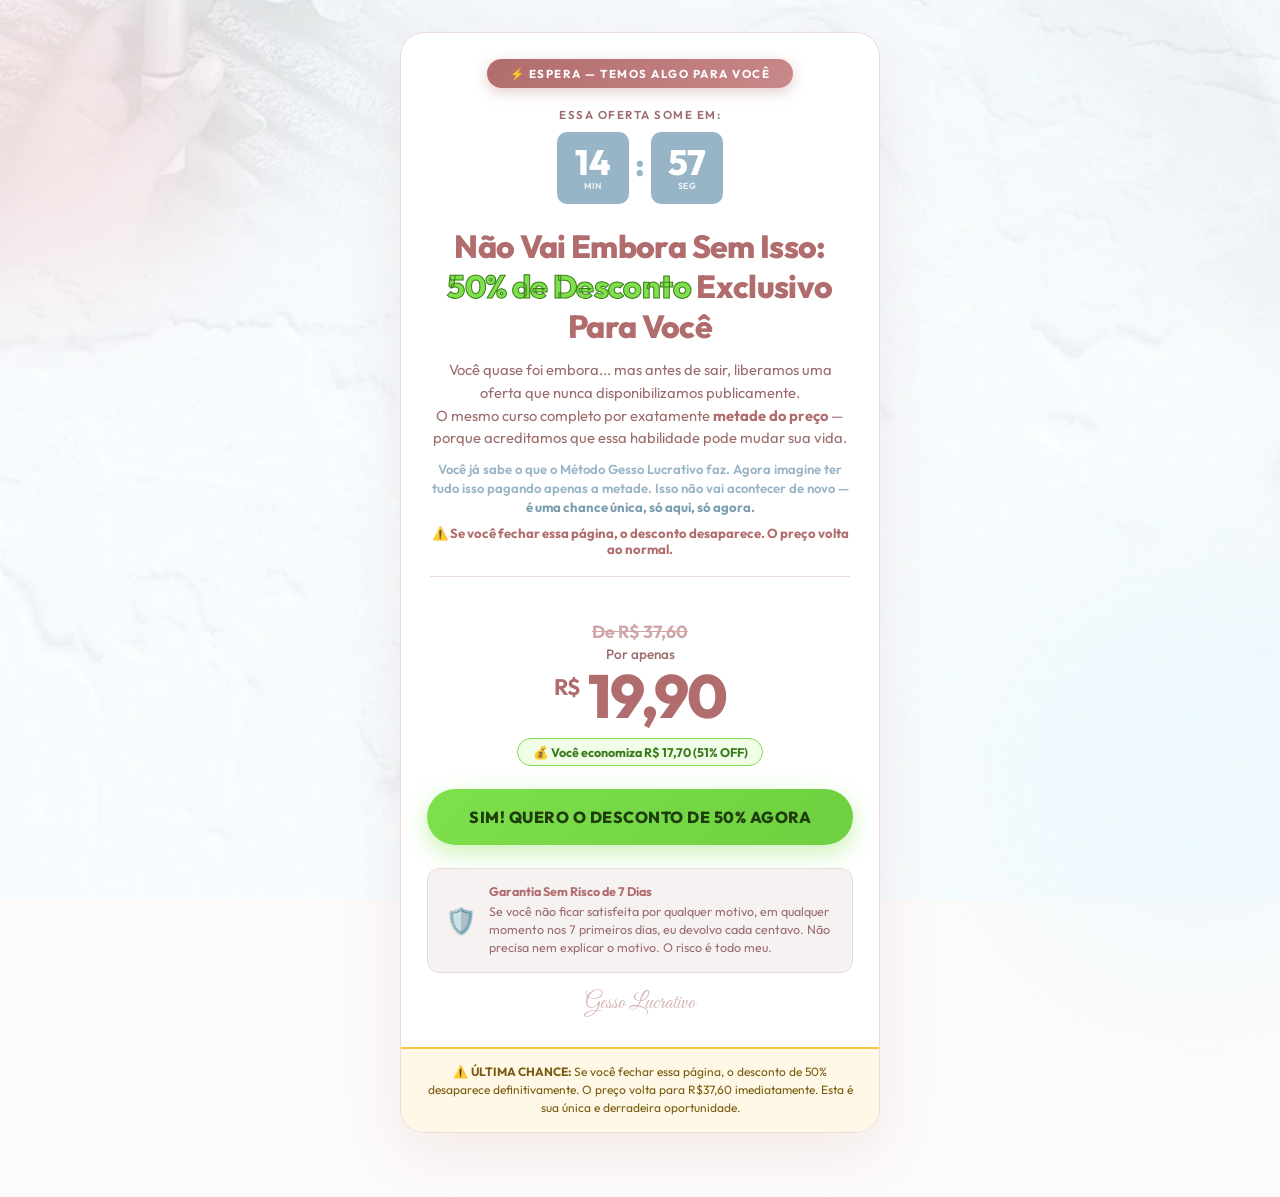
==== oferta-especial.html @ 7f1b9c56 "Add files via upload" ====
<!DOCTYPE html>
<html lang="pt-BR">

<head>
    <meta charset="UTF-8">
    <meta name="viewport" content="width=device-width, initial-scale=1.0">
    <title>Oferta Especial — 50% de Desconto | Gesso Lucrativo</title>
    <meta name="description" content="Oferta exclusiva por tempo limitado. Método Gesso Lucrativo com 50% de desconto!">

    <!-- Google Fonts -->
    <link rel="preconnect" href="https://fonts.googleapis.com">
    <link rel="preconnect" href="https://fonts.gstatic.com" crossorigin>
    <link href="https://fonts.googleapis.com/css2?family=Outfit:wght@300;400;500;600;700;800&display=swap" rel="stylesheet">
    <link href="https://fonts.googleapis.com/css2?family=Great+Vibes&display=swap" rel="stylesheet">

    <style>
        /* Reset */
        * { margin: 0; padding: 0; box-sizing: border-box; }

        body {
            font-family: 'Outfit', sans-serif;
            color: #4a4a4a;
            background-color: #fcfbfa;
            overflow-x: hidden;
            position: relative;
            background-image: url('images/bg.webp');
            background-size: cover;
            background-attachment: fixed;
            background-position: center;
            min-height: 100vh;
        }

        img { max-width: 100%; display: block; object-fit: cover; }

        /* ── Page wrapper ── */
        .page-wrapper {
            display: flex;
            justify-content: center;
            align-items: flex-start;
            padding: 2rem 1.2rem 4rem;
            min-height: 100vh;
        }

        /* ── Main card ── */
        .offer-card {
            background: rgba(255, 255, 255, 0.92);
            backdrop-filter: blur(10px);
            border-radius: 24px;
            border: 1.5px solid #ecdada;
            box-shadow: 0 20px 60px rgba(177, 108, 109, 0.12);
            width: 100%;
            max-width: 480px;
            display: flex;
            flex-direction: column;
            align-items: center;
            text-align: center;
            overflow: hidden;
            padding-bottom: 0;
        }

        /* ── TOP BADGE ── */
        .badge-top {
            background: linear-gradient(135deg, #b16c6d, #c98889);
            color: #fff;
            font-size: 0.72rem;
            font-weight: 700;
            text-transform: uppercase;
            letter-spacing: 1.5px;
            padding: 0.45rem 1.4rem;
            border-radius: 50px;
            margin-top: -1px;
            margin-top: 1.6rem;
            display: inline-flex;
            align-items: center;
            gap: 0.4rem;
            box-shadow: 0 4px 14px rgba(177, 108, 109, 0.35);
        }

        /* ── TIMER ── */
        .timer-section {
            padding: 1.2rem 2rem 0;
        }

        .timer-label {
            font-size: 0.72rem;
            font-weight: 600;
            text-transform: uppercase;
            letter-spacing: 1.5px;
            color: #9c6c6d;
            margin-bottom: 0.6rem;
        }

        .timer-display {
            display: flex;
            align-items: center;
            justify-content: center;
            gap: 0.4rem;
        }

        .timer-block {
            background: #97B5C6;
            color: #fff;
            font-size: 1.9rem;
            font-weight: 800;
            border-radius: 10px;
            width: 62px;
            height: 62px;
            display: flex;
            flex-direction: column;
            align-items: center;
            justify-content: center;
            line-height: 1;
        }

        .timer-block span.unit {
            font-size: 0.55rem;
            font-weight: 600;
            text-transform: uppercase;
            letter-spacing: 0.8px;
            opacity: 0.85;
            margin-top: 2px;
        }

        .timer-separator {
            font-size: 2rem;
            font-weight: 800;
            color: #97B5C6;
            margin-bottom: 8px;
        }

        /* ── HEADLINE ── */
        .offer-headline {
            font-size: 1.65rem;
            font-weight: 800;
            color: #b16c6d;
            line-height: 1.25;
            padding: 1.4rem 1.8rem 0;
            letter-spacing: -0.02em;
        }

        .offer-headline .percent {
            color: #7ee04c;
            -webkit-text-stroke: 1px #3a7a1a;
        }

        /* ── SUBTITLE ── */
        .offer-subtitle-text {
            font-size: 0.92rem;
            color: #9c6c6d;
            line-height: 1.55;
            padding: 0.8rem 1.8rem 0;
        }

        .offer-subtitle-text .bold-pink {
            font-weight: 700;
            color: #b16c6d;
        }

        /* ── TRUST LINE ── */
        .trust-line {
            font-size: 0.82rem;
            color: #97B5C6;
            font-weight: 600;
            padding: 0.6rem 1.8rem 0;
            line-height: 1.45;
        }

        .trust-line strong {
            color: #7b9db0;
        }

        /* ── WARNING LINE ── */
        .warning-line {
            font-size: 0.82rem;
            font-weight: 700;
            color: #b16c6d;
            padding: 0.5rem 1.8rem 0;
        }

        /* ── DIVIDER ── */
        .divider {
            width: calc(100% - 3.6rem);
            height: 1px;
            background: #ecdada;
            margin: 1.2rem 1.8rem;
        }

        /* ── FEATURES GRID ── */
        .features-section {
            width: 100%;
            padding: 0 1.4rem;
        }

        .features-title {
            font-size: 0.72rem;
            font-weight: 700;
            text-transform: uppercase;
            letter-spacing: 1.4px;
            color: #97B5C6;
            margin-bottom: 0.9rem;
            display: flex;
            align-items: center;
            justify-content: center;
            gap: 0.4rem;
        }

        .features-grid {
            display: grid;
            grid-template-columns: 1fr 1fr;
            gap: 0.6rem;
        }

        .feature-item {
            background: #f7f2f2;
            border: 1.5px solid #ecdada;
            border-radius: 12px;
            padding: 0.9rem 0.7rem;
            display: flex;
            flex-direction: column;
            align-items: center;
            gap: 0.4rem;
        }

        .feature-icon {
            font-size: 1.3rem;
        }

        .feature-label {
            font-size: 0.72rem;
            font-weight: 600;
            color: #b16c6d;
            line-height: 1.3;
        }

        /* ── PRICE AREA ── */
        .price-section {
            padding: 1.5rem 1.8rem 0;
            width: 100%;
        }

        .old-price {
            font-size: 1.1rem;
            font-weight: 700;
            color: #b16c6d;
            text-decoration: line-through;
            opacity: 0.6;
            margin-bottom: 0.1rem;
        }

        .new-price-label {
            font-size: 0.85rem;
            color: #9c6c6d;
            font-weight: 500;
            margin-bottom: 0.2rem;
        }

        .new-price {
            font-size: 3.2rem;
            font-weight: 800;
            color: #b16c6d;
            line-height: 1;
            letter-spacing: -0.03em;
        }

        .new-price .currency {
            font-size: 1.4rem;
            font-weight: 700;
            vertical-align: top;
            margin-top: 0.6rem;
            display: inline-block;
        }

        .savings-badge {
            display: inline-flex;
            align-items: center;
            gap: 0.35rem;
            background: #f0fde7;
            border: 1.5px solid #7ee04c;
            color: #3a7a1a;
            font-size: 0.78rem;
            font-weight: 700;
            padding: 0.35rem 0.9rem;
            border-radius: 50px;
            margin-top: 0.7rem;
        }

        /* ── CTA BUTTON ── */
        .cta-wrapper {
            padding: 1.4rem 1.6rem;
            width: 100%;
        }

        .cta-button {
            display: block;
            width: 100%;
            background: linear-gradient(135deg, #7ee04c, #6ed040);
            color: #1e3d0c;
            font-family: 'Outfit', sans-serif;
            font-weight: 800;
            font-size: 1rem;
            text-decoration: none;
            padding: 1.15rem 1.5rem;
            border-radius: 50px;
            box-shadow: 0 8px 25px rgba(126, 224, 76, 0.4);
            text-transform: uppercase;
            letter-spacing: 0.5px;
            border: none;
            cursor: pointer;
            transition: all 0.3s cubic-bezier(0.25, 0.8, 0.25, 1);
            animation: pulse-btn 2.5s infinite;
        }

        .cta-button:hover {
            transform: translateY(-4px) scale(1.02);
            box-shadow: 0 12px 30px rgba(126, 224, 76, 0.55);
            animation: none;
        }

        @keyframes pulse-btn {
            0%, 100% { box-shadow: 0 8px 25px rgba(126, 224, 76, 0.4); }
            50% { box-shadow: 0 8px 35px rgba(126, 224, 76, 0.65); }
        }

        /* ── GUARANTEE ── */
        .guarantee-box {
            display: flex;
            align-items: center;
            gap: 0.75rem;
            background: #f7f2f2;
            border: 1.5px solid #ecdada;
            border-radius: 12px;
            padding: 0.9rem 1.1rem;
            margin: 0 1.6rem;
            text-align: left;
        }

        .guarantee-icon {
            font-size: 1.6rem;
            flex-shrink: 0;
        }

        .guarantee-text {
            font-size: 0.78rem;
            color: #9c6c6d;
            line-height: 1.45;
        }

        .guarantee-text strong {
            font-weight: 700;
            color: #b16c6d;
            display: block;
            margin-bottom: 0.1rem;
        }

        /* ── BOTTOM ALERT ── */
        .alert-box {
            background: #fff8e7;
            border-top: 2px solid #f5c842;
            padding: 0.9rem 1.4rem;
            margin-top: 1.4rem;
            font-size: 0.75rem;
            color: #7a5c10;
            line-height: 1.5;
            width: 100%;
        }

        .alert-box strong {
            font-weight: 700;
        }

        /* ── BRAND WATERMARK ── */
        .brand-footer {
            padding: 1rem 0 0.5rem;
            font-family: 'Great Vibes', cursive;
            font-size: 1.4rem;
            color: #b16c6d;
            opacity: 0.5;
        }

        /* ── DECORATIVE BLOBS ── */
        .blob {
            position: fixed;
            border-radius: 50%;
            filter: blur(70px);
            z-index: -1;
            opacity: 0.45;
            pointer-events: none;
        }

        .blob-pink {
            top: -5%;
            left: -10%;
            width: 340px;
            height: 340px;
            background: #ffd6d6;
        }

        .blob-blue {
            bottom: -10%;
            right: -10%;
            width: 420px;
            height: 420px;
            background: #e6f7ff;
        }

        /* ── ANIMATE ON LOAD ── */
        .offer-card {
            animation: fadeUp 0.5s ease both;
        }

        @keyframes fadeUp {
            from { opacity: 0; transform: translateY(30px); }
            to   { opacity: 1; transform: translateY(0); }
        }

        /* ── RESPONSIVE ── */
        @media (min-width: 520px) {
            .offer-headline { font-size: 2rem; }
            .new-price { font-size: 3.8rem; }
            .timer-block { width: 72px; height: 72px; font-size: 2.2rem; }
        }
    </style>
</head>

<body>

    <!-- Decorative blobs -->
    <div class="blob blob-pink"></div>
    <div class="blob blob-blue"></div>

    <div class="page-wrapper">
        <div class="offer-card">

            <!-- TOP BADGE -->
            <div class="badge-top">⚡ Espera — Temos Algo Para Você</div>

            <!-- COUNTDOWN TIMER -->
            <div class="timer-section">
                <p class="timer-label">Essa oferta some em:</p>
                <div class="timer-display">
                    <div class="timer-block">
                        <span id="timer-min">14</span>
                        <span class="unit">min</span>
                    </div>
                    <div class="timer-separator">:</div>
                    <div class="timer-block">
                        <span id="timer-sec">59</span>
                        <span class="unit">seg</span>
                    </div>
                </div>
            </div>

            <!-- HEADLINE -->
            <h1 class="offer-headline">
                Não Vai Embora Sem Isso: <span class="percent">50% de Desconto</span> Exclusivo Para Você
            </h1>

            <!-- SUBTITLE -->
            <p class="offer-subtitle-text">
                Você quase foi embora... mas antes de sair, liberamos uma oferta que nunca disponibilizamos publicamente.<br>
                O mesmo curso completo por exatamente <span class="bold-pink">metade do preço</span> — porque acreditamos que essa habilidade pode mudar sua vida.
            </p>

            <!-- TRUST LINE -->
            <p class="trust-line">
                Você já sabe o que o Método Gesso Lucrativo faz. Agora imagine ter tudo isso pagando apenas a metade. Isso não vai acontecer de novo —
                <strong>é uma chance única, só aqui, só agora.</strong>
            </p>

            <!-- WARNING LINE -->
            <p class="warning-line">⚠️ Se você fechar essa página, o desconto desaparece. O preço volta ao normal.</p>

            <div class="divider"></div>


            <!-- PRICE -->
            <div class="price-section">
                <p class="old-price">De R$ 37,60</p>
                <p class="new-price-label">Por apenas</p>
                <p class="new-price">
                    <span class="currency">R$</span> 19,90
                </p>
                <div class="savings-badge">
                    💰 Você economiza R$ 17,70 (51% OFF)
                </div>
            </div>

            <!-- CTA BUTTON -->
            <div class="cta-wrapper">
                <a href="https://checkout.gessolucrativo.online/VCCL1O8SCXDB" class="cta-button">
                    Sim! Quero o Desconto de 50% Agora
                </a>
            </div>

            <!-- GUARANTEE -->
            <div class="guarantee-box">
                <div class="guarantee-icon">🛡️</div>
                <div class="guarantee-text">
                    <strong>Garantia Sem Risco de 7 Dias</strong>
                    Se você não ficar satisfeita por qualquer motivo, em qualquer momento nos 7 primeiros dias, eu devolvo cada centavo. Não precisa nem explicar o motivo. O risco é todo meu.
                </div>
            </div>

            <!-- BRAND WATERMARK -->
            <p class="brand-footer">Gesso Lucrativo</p>

            <!-- BOTTOM ALERT -->
            <div class="alert-box">
                ⚠️ <strong>ÚLTIMA CHANCE:</strong> Se você fechar essa página, o desconto de 50% desaparece definitivamente. O preço volta para R$37,60 imediatamente. Esta é sua única e derradeira oportunidade.
            </div>

        </div>
    </div>

    <script>
        // Countdown timer — 14 min 59 sec
        (function () {
            var totalSeconds = 14 * 60 + 59;
            var minEl = document.getElementById('timer-min');
            var secEl = document.getElementById('timer-sec');

            function pad(n) { return n < 10 ? '0' + n : '' + n; }

            var interval = setInterval(function () {
                if (totalSeconds <= 0) {
                    clearInterval(interval);
                    minEl.textContent = '00';
                    secEl.textContent = '00';
                    return;
                }
                totalSeconds--;
                var m = Math.floor(totalSeconds / 60);
                var s = totalSeconds % 60;
                minEl.textContent = pad(m);
                secEl.textContent = pad(s);
            }, 1000);
        })();
    </script>
</body>

</html>
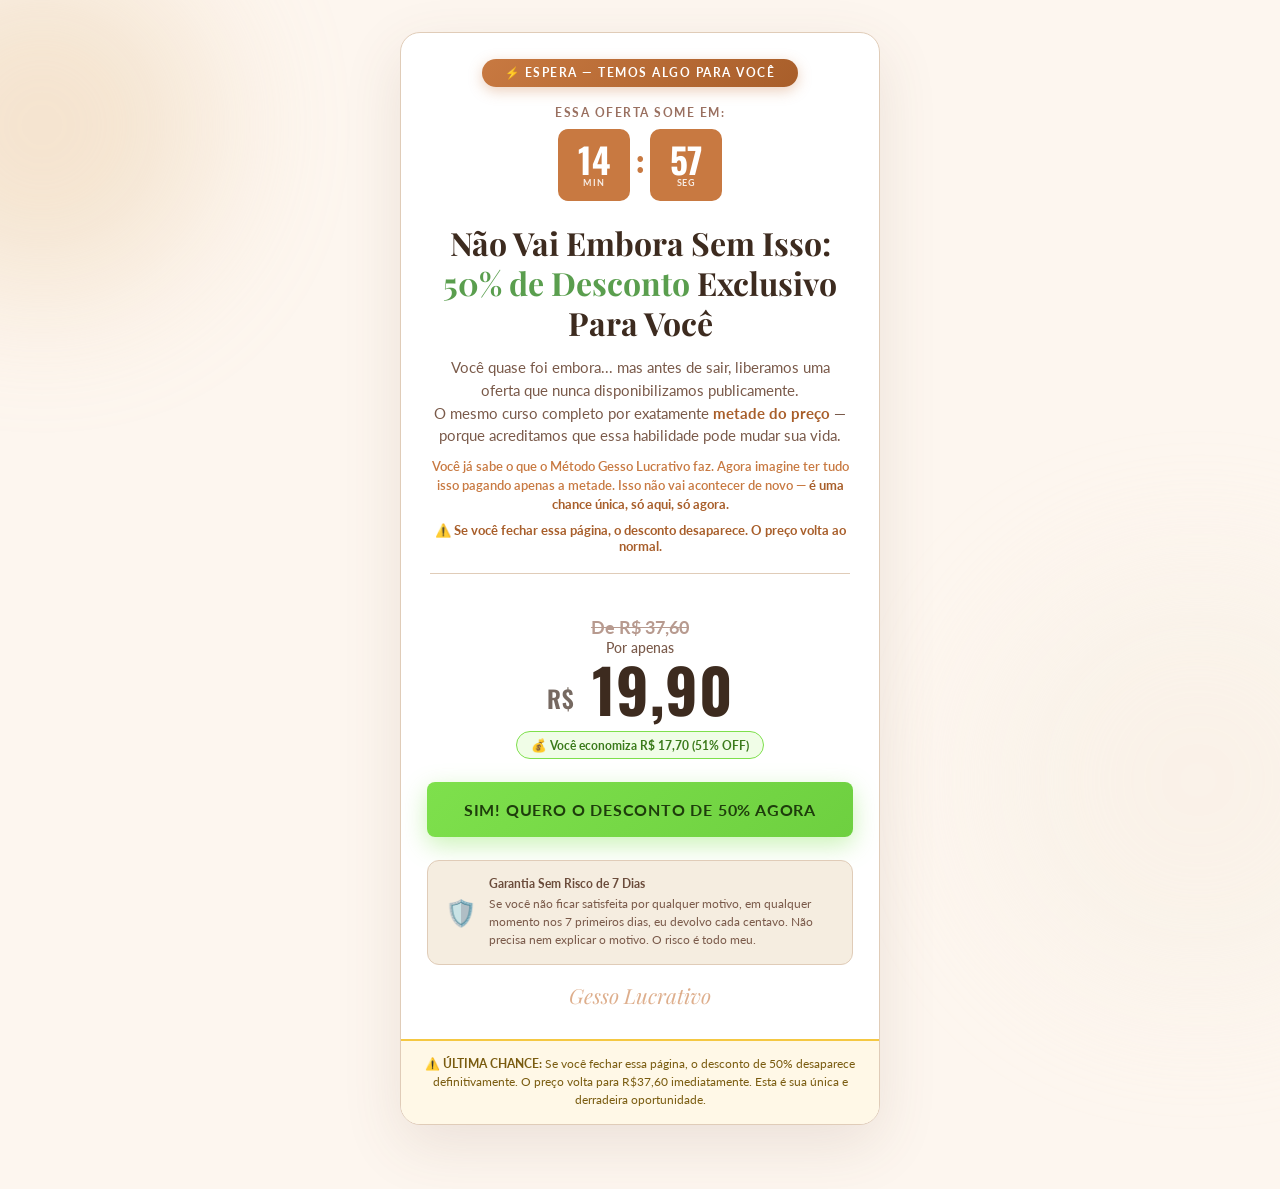
==== commit 8c1ba396: "Refactor styles and fonts in oferta-especial.html Updated styles and fonts in oferta-especial.html f" ====
--- a/oferta-especial.html
+++ b/oferta-especial.html
@@ -10,44 +10,35 @@
     <!-- Google Fonts -->
     <link rel="preconnect" href="https://fonts.googleapis.com">
     <link rel="preconnect" href="https://fonts.gstatic.com" crossorigin>
-    <link href="https://fonts.googleapis.com/css2?family=Outfit:wght@300;400;500;600;700;800&display=swap" rel="stylesheet">
-    <link href="https://fonts.googleapis.com/css2?family=Great+Vibes&display=swap" rel="stylesheet">
+    <link href="https://fonts.googleapis.com/css2?family=Playfair+Display:wght@400;700&family=Lato:wght@400;700&family=Oswald:wght@600;700&display=swap" rel="stylesheet">
 
     <style>
-        /* Reset */
         * { margin: 0; padding: 0; box-sizing: border-box; }
 
         body {
-            font-family: 'Outfit', sans-serif;
-            color: #4a4a4a;
-            background-color: #fcfbfa;
+            font-family: 'Lato', sans-serif;
+            color: #3d2b1f;
+            background-color: #fdf6ef;
             overflow-x: hidden;
-            position: relative;
-            background-image: url('images/bg.webp');
-            background-size: cover;
-            background-attachment: fixed;
-            background-position: center;
             min-height: 100vh;
         }
 
         img { max-width: 100%; display: block; object-fit: cover; }
 
-        /* ── Page wrapper ── */
         .page-wrapper {
             display: flex;
             justify-content: center;
             align-items: flex-start;
-            padding: 2rem 1.2rem 4rem;
+            padding: 2rem 1rem 4rem;
             min-height: 100vh;
         }
 
         /* ── Main card ── */
         .offer-card {
-            background: rgba(255, 255, 255, 0.92);
-            backdrop-filter: blur(10px);
-            border-radius: 24px;
-            border: 1.5px solid #ecdada;
-            box-shadow: 0 20px 60px rgba(177, 108, 109, 0.12);
+            background: #ffffff;
+            border-radius: 20px;
+            border: 1.5px solid #e0ccb8;
+            box-shadow: 0 20px 60px rgba(107, 76, 59, 0.12);
             width: 100%;
             max-width: 480px;
             display: flex;
@@ -60,7 +51,7 @@
 
         /* ── TOP BADGE ── */
         .badge-top {
-            background: linear-gradient(135deg, #b16c6d, #c98889);
+            background: linear-gradient(135deg, #c87941, #a85e2a);
             color: #fff;
             font-size: 0.72rem;
             font-weight: 700;
@@ -68,25 +59,22 @@
             letter-spacing: 1.5px;
             padding: 0.45rem 1.4rem;
             border-radius: 50px;
-            margin-top: -1px;
             margin-top: 1.6rem;
             display: inline-flex;
             align-items: center;
             gap: 0.4rem;
-            box-shadow: 0 4px 14px rgba(177, 108, 109, 0.35);
+            box-shadow: 0 4px 14px rgba(200, 121, 65, 0.35);
         }
 
         /* ── TIMER ── */
-        .timer-section {
-            padding: 1.2rem 2rem 0;
-        }
+        .timer-section { padding: 1.2rem 2rem 0; }
 
         .timer-label {
             font-size: 0.72rem;
-            font-weight: 600;
+            font-weight: 700;
             text-transform: uppercase;
             letter-spacing: 1.5px;
-            color: #9c6c6d;
+            color: #9a7060;
             margin-bottom: 0.6rem;
         }
 
@@ -98,10 +86,11 @@
         }
 
         .timer-block {
-            background: #97B5C6;
+            background: #c87941;
             color: #fff;
+            font-family: 'Oswald', sans-serif;
             font-size: 1.9rem;
-            font-weight: 800;
+            font-weight: 700;
             border-radius: 10px;
             width: 62px;
             height: 62px;
@@ -113,8 +102,9 @@
         }
 
         .timer-block span.unit {
+            font-family: 'Lato', sans-serif;
             font-size: 0.55rem;
-            font-weight: 600;
+            font-weight: 700;
             text-transform: uppercase;
             letter-spacing: 0.8px;
             opacity: 0.85;
@@ -124,56 +114,53 @@
         .timer-separator {
             font-size: 2rem;
             font-weight: 800;
-            color: #97B5C6;
+            color: #c87941;
             margin-bottom: 8px;
         }
 
         /* ── HEADLINE ── */
         .offer-headline {
+            font-family: 'Playfair Display', serif;
             font-size: 1.65rem;
-            font-weight: 800;
-            color: #b16c6d;
+            font-weight: 700;
+            color: #3d2b1f;
             line-height: 1.25;
             padding: 1.4rem 1.8rem 0;
-            letter-spacing: -0.02em;
         }
 
         .offer-headline .percent {
-            color: #7ee04c;
-            -webkit-text-stroke: 1px #3a7a1a;
+            color: #5a9e4e;
         }
 
         /* ── SUBTITLE ── */
         .offer-subtitle-text {
             font-size: 0.92rem;
-            color: #9c6c6d;
+            color: #7a5a4a;
             line-height: 1.55;
             padding: 0.8rem 1.8rem 0;
         }
 
         .offer-subtitle-text .bold-pink {
             font-weight: 700;
-            color: #b16c6d;
+            color: #a85e2a;
         }
 
         /* ── TRUST LINE ── */
         .trust-line {
             font-size: 0.82rem;
-            color: #97B5C6;
+            color: #c87941;
             font-weight: 600;
             padding: 0.6rem 1.8rem 0;
             line-height: 1.45;
         }
 
-        .trust-line strong {
-            color: #7b9db0;
-        }
+        .trust-line strong { color: #a85e2a; }
 
         /* ── WARNING LINE ── */
         .warning-line {
             font-size: 0.82rem;
             font-weight: 700;
-            color: #b16c6d;
+            color: #a85e2a;
             padding: 0.5rem 1.8rem 0;
         }
 
@@ -181,22 +168,19 @@
         .divider {
             width: calc(100% - 3.6rem);
             height: 1px;
-            background: #ecdada;
+            background: #e0ccb8;
             margin: 1.2rem 1.8rem;
         }
 
         /* ── FEATURES GRID ── */
-        .features-section {
-            width: 100%;
-            padding: 0 1.4rem;
-        }
+        .features-section { width: 100%; padding: 0 1.4rem; }
 
         .features-title {
             font-size: 0.72rem;
             font-weight: 700;
             text-transform: uppercase;
             letter-spacing: 1.4px;
-            color: #97B5C6;
+            color: #c87941;
             margin-bottom: 0.9rem;
             display: flex;
             align-items: center;
@@ -211,8 +195,8 @@
         }
 
         .feature-item {
-            background: #f7f2f2;
-            border: 1.5px solid #ecdada;
+            background: #f5ede0;
+            border: 1.5px solid #e0ccb8;
             border-radius: 12px;
             padding: 0.9rem 0.7rem;
             display: flex;
@@ -221,53 +205,48 @@
             gap: 0.4rem;
         }
 
-        .feature-icon {
-            font-size: 1.3rem;
-        }
+        .feature-icon { font-size: 1.3rem; }
 
         .feature-label {
             font-size: 0.72rem;
-            font-weight: 600;
-            color: #b16c6d;
+            font-weight: 700;
+            color: #6b4c3b;
             line-height: 1.3;
         }
 
         /* ── PRICE AREA ── */
-        .price-section {
-            padding: 1.5rem 1.8rem 0;
-            width: 100%;
-        }
+        .price-section { padding: 1.5rem 1.8rem 0; width: 100%; }
 
         .old-price {
             font-size: 1.1rem;
             font-weight: 700;
-            color: #b16c6d;
+            color: #9a7060;
             text-decoration: line-through;
-            opacity: 0.6;
+            opacity: 0.7;
             margin-bottom: 0.1rem;
         }
 
         .new-price-label {
             font-size: 0.85rem;
-            color: #9c6c6d;
+            color: #7a5a4a;
             font-weight: 500;
             margin-bottom: 0.2rem;
         }
 
         .new-price {
-            font-size: 3.2rem;
-            font-weight: 800;
-            color: #b16c6d;
+            font-family: 'Oswald', sans-serif;
+            font-size: 3.4rem;
+            font-weight: 700;
+            color: #3d2b1f;
             line-height: 1;
-            letter-spacing: -0.03em;
+            letter-spacing: 1px;
         }
 
         .new-price .currency {
-            font-size: 1.4rem;
-            font-weight: 700;
-            vertical-align: top;
-            margin-top: 0.6rem;
-            display: inline-block;
+            font-size: 1.5rem;
+            font-weight: 600;
+            vertical-align: middle;
+            opacity: 0.7;
         }
 
         .savings-badge {
@@ -285,40 +264,37 @@
         }
 
         /* ── CTA BUTTON ── */
-        .cta-wrapper {
-            padding: 1.4rem 1.6rem;
-            width: 100%;
-        }
+        .cta-wrapper { padding: 1.4rem 1.6rem; width: 100%; }
 
         .cta-button {
             display: block;
             width: 100%;
             background: linear-gradient(135deg, #7ee04c, #6ed040);
             color: #1e3d0c;
-            font-family: 'Outfit', sans-serif;
-            font-weight: 800;
+            font-family: 'Lato', sans-serif;
+            font-weight: 700;
             font-size: 1rem;
             text-decoration: none;
             padding: 1.15rem 1.5rem;
-            border-radius: 50px;
+            border-radius: 8px;
             box-shadow: 0 8px 25px rgba(126, 224, 76, 0.4);
             text-transform: uppercase;
-            letter-spacing: 0.5px;
+            letter-spacing: 0.8px;
             border: none;
             cursor: pointer;
-            transition: all 0.3s cubic-bezier(0.25, 0.8, 0.25, 1);
+            transition: all 0.3s ease;
             animation: pulse-btn 2.5s infinite;
         }
 
         .cta-button:hover {
-            transform: translateY(-4px) scale(1.02);
+            transform: translateY(-3px);
             box-shadow: 0 12px 30px rgba(126, 224, 76, 0.55);
             animation: none;
         }
 
         @keyframes pulse-btn {
             0%, 100% { box-shadow: 0 8px 25px rgba(126, 224, 76, 0.4); }
-            50% { box-shadow: 0 8px 35px rgba(126, 224, 76, 0.65); }
+            50% { box-shadow: 0 8px 35px rgba(126, 224, 76, 0.65); transform: scale(1.01); }
         }
 
         /* ── GUARANTEE ── */
@@ -326,28 +302,21 @@
             display: flex;
             align-items: center;
             gap: 0.75rem;
-            background: #f7f2f2;
-            border: 1.5px solid #ecdada;
+            background: #f5ede0;
+            border: 1.5px solid #e0ccb8;
             border-radius: 12px;
             padding: 0.9rem 1.1rem;
             margin: 0 1.6rem;
             text-align: left;
         }
 
-        .guarantee-icon {
-            font-size: 1.6rem;
-            flex-shrink: 0;
-        }
-
-        .guarantee-text {
-            font-size: 0.78rem;
-            color: #9c6c6d;
-            line-height: 1.45;
-        }
+        .guarantee-icon { font-size: 1.6rem; flex-shrink: 0; }
+
+        .guarantee-text { font-size: 0.78rem; color: #7a5a4a; line-height: 1.45; }
 
         .guarantee-text strong {
             font-weight: 700;
-            color: #b16c6d;
+            color: #6b4c3b;
             display: block;
             margin-bottom: 0.1rem;
         }
@@ -364,17 +333,16 @@
             width: 100%;
         }
 
-        .alert-box strong {
-            font-weight: 700;
-        }
+        .alert-box strong { font-weight: 700; }
 
         /* ── BRAND WATERMARK ── */
         .brand-footer {
             padding: 1rem 0 0.5rem;
-            font-family: 'Great Vibes', cursive;
-            font-size: 1.4rem;
-            color: #b16c6d;
-            opacity: 0.5;
+            font-family: 'Playfair Display', serif;
+            font-style: italic;
+            font-size: 1.3rem;
+            color: #c87941;
+            opacity: 0.6;
         }
 
         /* ── DECORATIVE BLOBS ── */
@@ -383,7 +351,7 @@
             border-radius: 50%;
             filter: blur(70px);
             z-index: -1;
-            opacity: 0.45;
+            opacity: 0.4;
             pointer-events: none;
         }
 
@@ -392,7 +360,7 @@
             left: -10%;
             width: 340px;
             height: 340px;
-            background: #ffd6d6;
+            background: #e8c9a0;
         }
 
         .blob-blue {
@@ -400,20 +368,17 @@
             right: -10%;
             width: 420px;
             height: 420px;
-            background: #e6f7ff;
+            background: #f5ede0;
         }
 
         /* ── ANIMATE ON LOAD ── */
-        .offer-card {
-            animation: fadeUp 0.5s ease both;
-        }
+        .offer-card { animation: fadeUp 0.5s ease both; }
 
         @keyframes fadeUp {
             from { opacity: 0; transform: translateY(30px); }
             to   { opacity: 1; transform: translateY(0); }
         }
 
-        /* ── RESPONSIVE ── */
         @media (min-width: 520px) {
             .offer-headline { font-size: 2rem; }
             .new-price { font-size: 3.8rem; }
@@ -487,7 +452,7 @@
 
             <!-- CTA BUTTON -->
             <div class="cta-wrapper">
-                <a href="https://checkout.gessolucrativo.online/VCCL1O8SCXDB" class="cta-button">
+                <a href="https://checkout.gessolucrativo.online/VCCL1O8SD3OJ" class="cta-button">
                     Sim! Quero o Desconto de 50% Agora
                 </a>
             </div>
